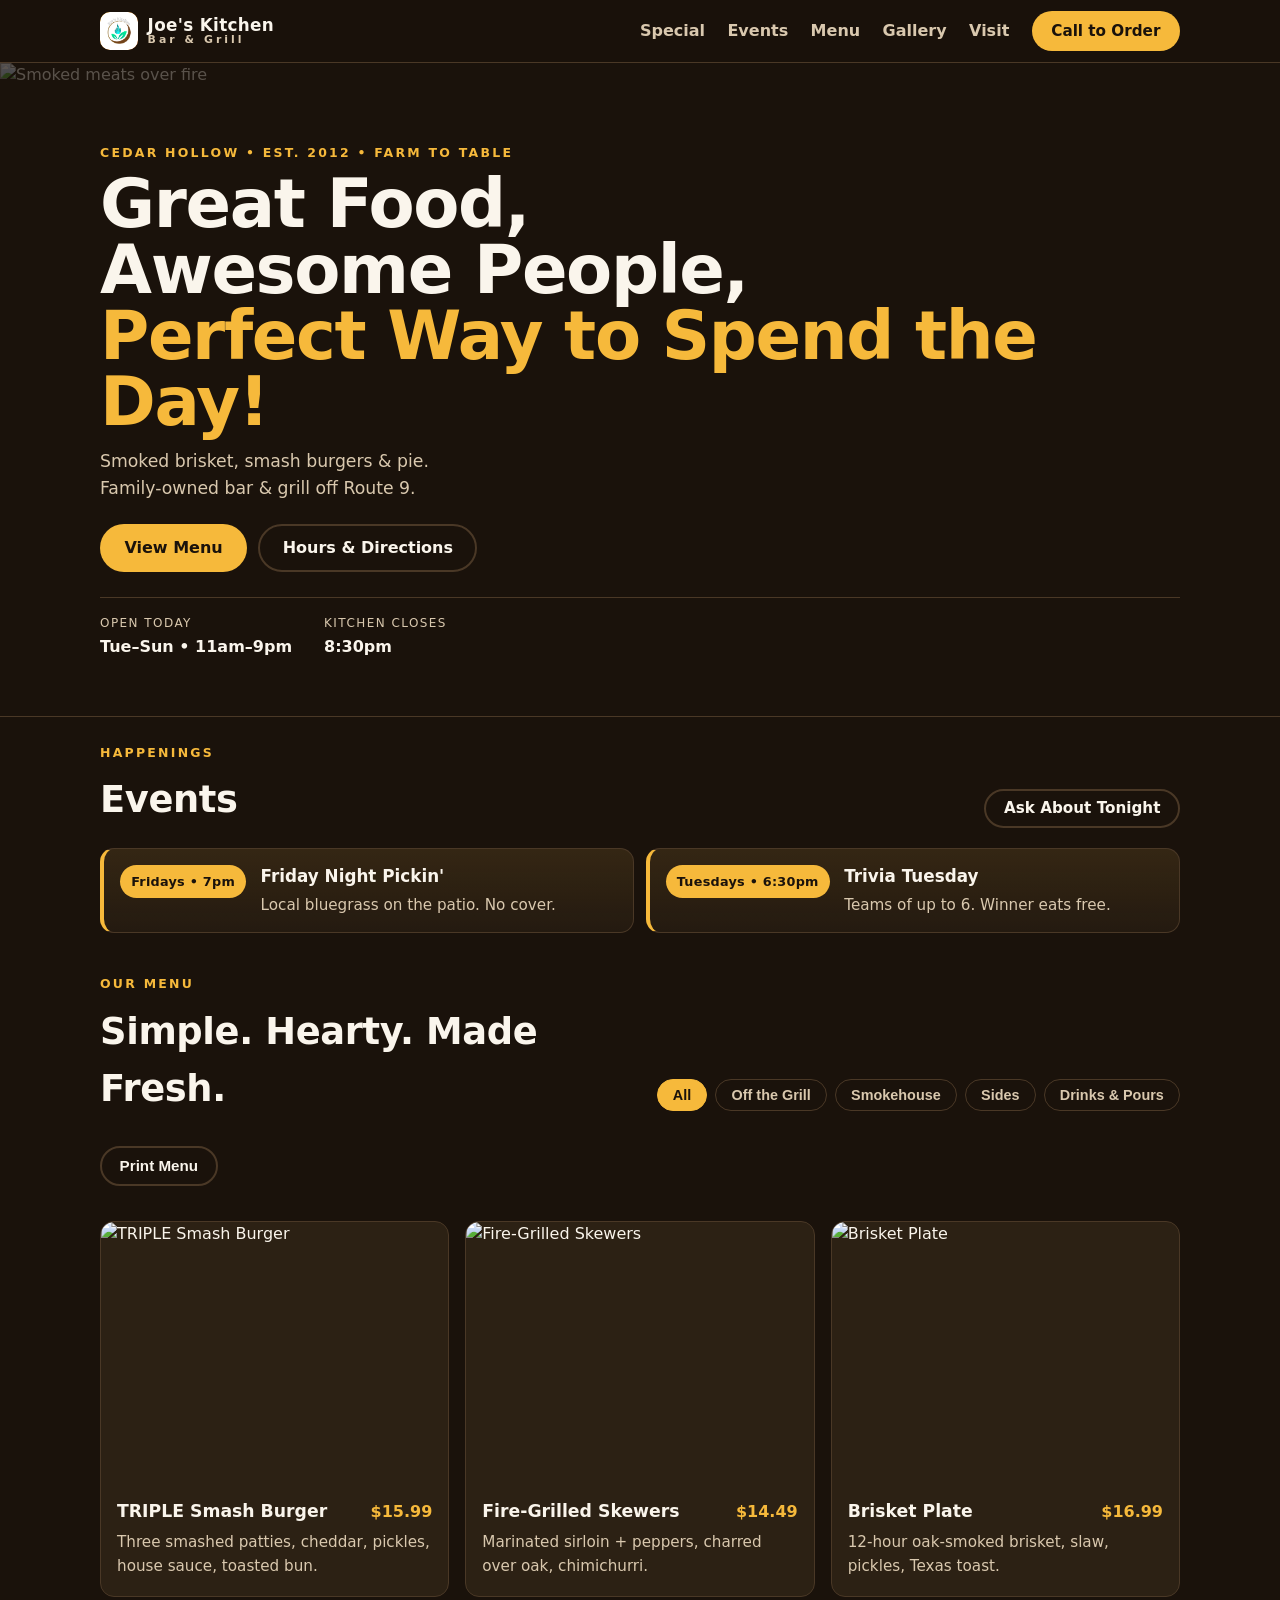
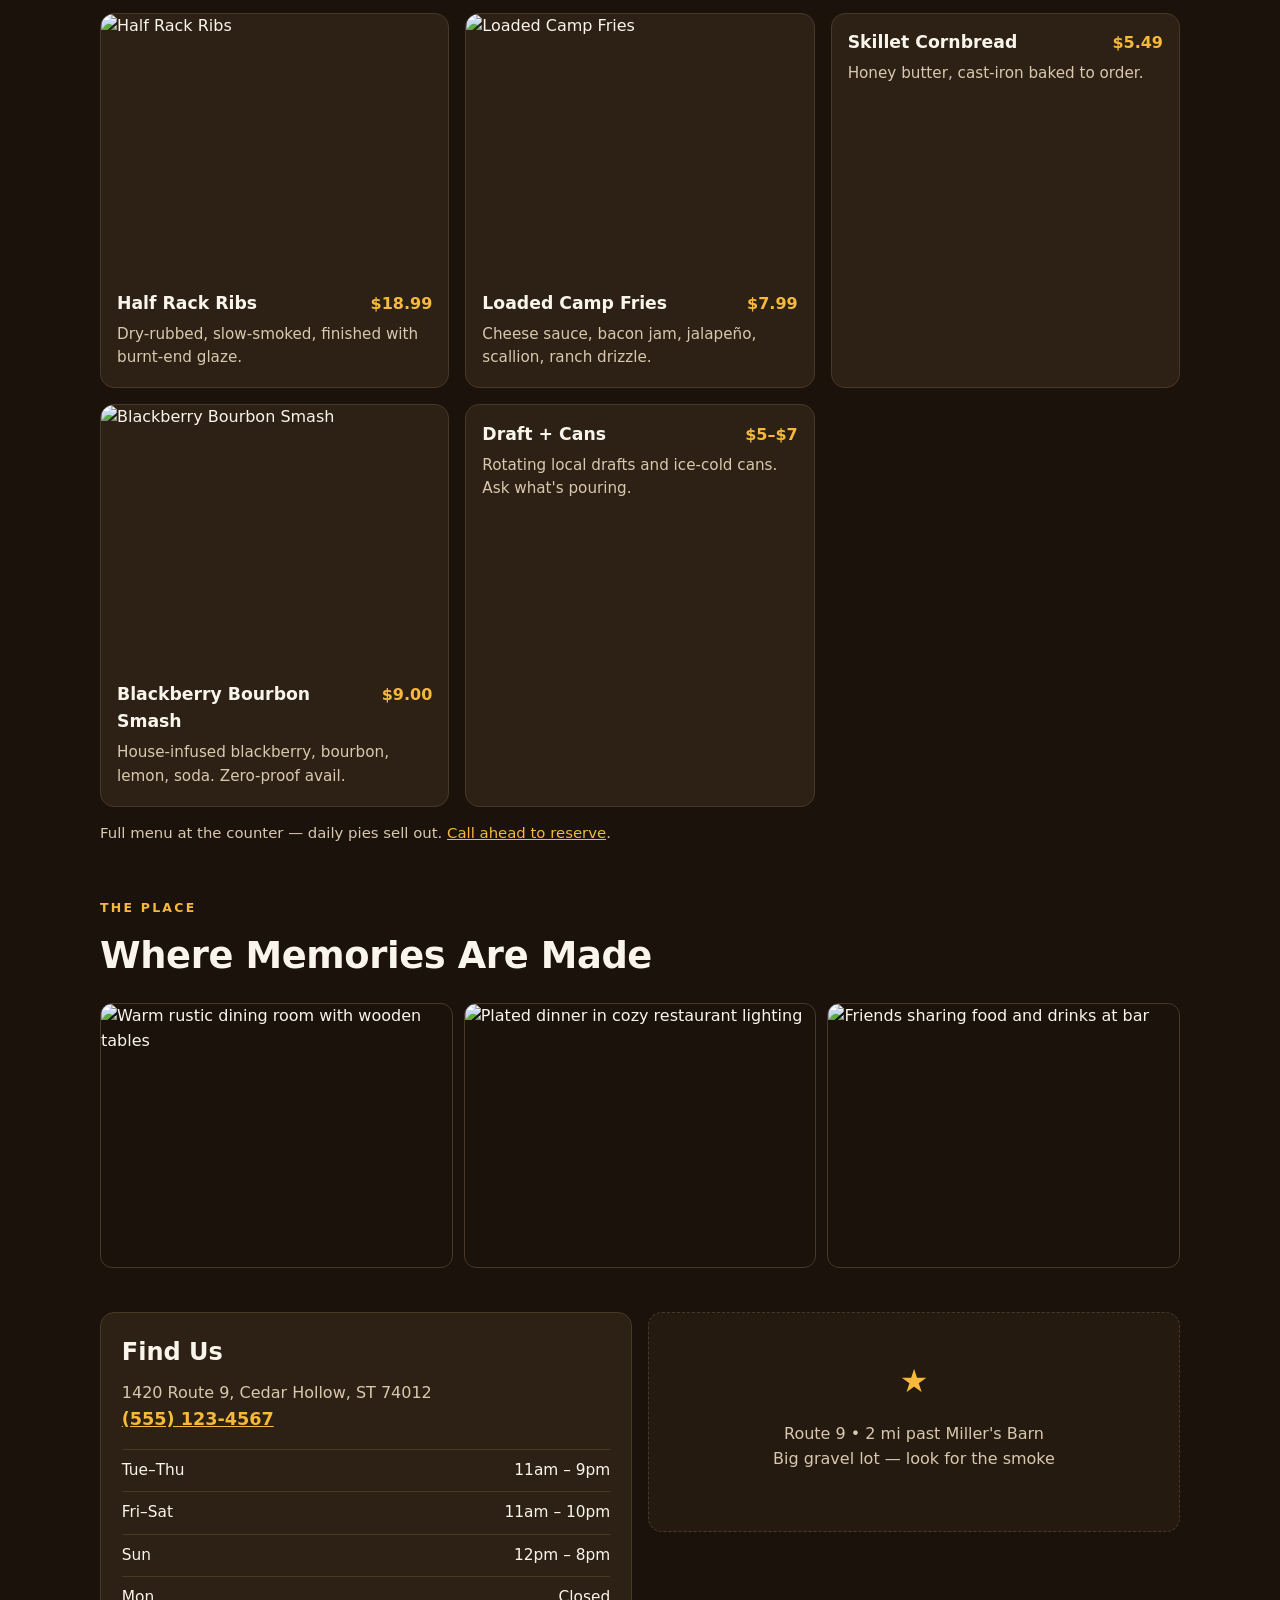
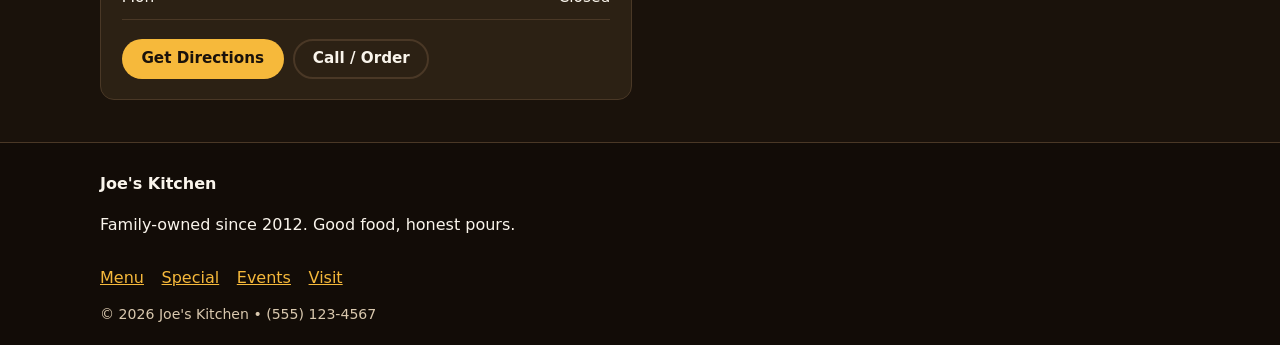
==== admin.html @ 7f7ca92a "Initial commit" ====
<!DOCTYPE html>
<html lang="en">
<head>
  <meta charset="UTF-8" />
  <meta name="viewport" content="width=device-width, initial-scale=1.0" />
  <meta name="robots" content="noindex, nofollow" />
  <title>Admin — Joe's Kitchen</title>
  <script src="gate.js"></script>
  <link rel="stylesheet" href="styles.css" />
  <style>
    /* Admin-only utilitarian layer (reuses :root theme vars) */
    body { background: #14100b; }
    .admin-wrap { width: min(100% - 2rem, 900px); margin-inline: auto; padding: 1.2rem 0 8rem; }
    .admin-head { display: flex; justify-content: space-between; align-items: center; gap: 1rem; flex-wrap: wrap; margin-bottom: 1rem; }
    .admin-head h1 { margin: 0; font-size: 1.5rem; }
    .admin-head p { margin: .2rem 0 0; color: var(--text-muted); font-size: .9rem; }
    .admin-head nav { display: flex; gap: .6rem; }
    .tabs { display: flex; gap: .5rem; overflow-x: auto; border-bottom: 1px solid var(--border); padding-bottom: .6rem; margin-bottom: 1.2rem; }
    .tab-btn { background: transparent; border: 1.5px solid var(--border); color: var(--text-muted); border-radius: 999px; padding: .5rem 1rem; font-weight: 700; cursor: pointer; white-space: nowrap; }
    .tab-btn.is-active { background: var(--text-accent); border-color: var(--text-accent); color: var(--btn-text); }
    .tab-panel { display: none; }
    .tab-panel.is-active { display: block; }
    fieldset { border: 1px solid var(--border); border-radius: var(--radius); padding: 1rem; margin: 0 0 1rem; background: var(--bg-card); }
    legend { font-weight: 800; padding: 0 .5rem; }
    label { display: grid; gap: .3rem; font-size: .85rem; font-weight: 700; color: var(--text-muted); margin-bottom: .8rem; }
    input, textarea { width: 100%; background: #1a140d; border: 1.5px solid var(--border); color: var(--text-primary); border-radius: 10px; padding: .65rem .8rem; font: inherit; font-weight: 400; }
    input:focus, textarea:focus { outline: none; border-color: var(--text-accent); }
    textarea { min-height: 76px; resize: vertical; }
    .grid2 { display: grid; gap: 0 .9rem; grid-template-columns: 1fr; }
    @media (min-width: 700px) { .grid2 { grid-template-columns: 1fr 1fr; } }
    .item-row { border: 1px dashed var(--border); border-radius: 10px; padding: .8rem; margin-bottom: .8rem; }
    .row-head { display: flex; justify-content: space-between; align-items: center; margin-bottom: .6rem; }
    .row-head strong { font-size: .9rem; }
    .btn-danger { background: transparent; border: 1.5px solid #a33; color: #f0a0a0; border-radius: 999px; padding: .35rem .8rem; font-weight: 700; cursor: pointer; font-size: .82rem; }
    .btn-danger:hover { border-color: #f00; color: #fff; }
    .btn-add { background: transparent; border: 1.5px dashed var(--text-accent); color: var(--text-accent); border-radius: 10px; padding: .6rem; width: 100%; font-weight: 800; cursor: pointer; }
    .btn-add:hover { background: rgba(246,185,59,.1); }
    .actionbar { position: fixed; left: 0; right: 0; bottom: 0; z-index: 60; background: rgba(18,12,7,.97); border-top: 1px solid var(--border); padding: .7rem .9rem calc(.7rem + env(safe-area-inset-bottom)); }
    .actionbar-inner { width: min(100% - 1rem, 900px); margin-inline: auto; display: flex; gap: .6rem; flex-wrap: wrap; }
    .actionbar .btn { flex: 1; min-width: 140px; cursor: pointer; font-size: .95rem; }
    #toast { position: fixed; top: 1rem; left: 50%; transform: translateX(-50%) translateY(-200%); background: var(--text-accent); color: var(--btn-text); font-weight: 800; padding: .7rem 1.2rem; border-radius: 999px; transition: transform .25s; z-index: 99; }
    #toast.show { transform: translateX(-50%) translateY(0); }
    .publish-banner { background: #fff3cd; color: #5c3d00; border: 2px solid #b34a1f; border-left: 8px solid #b34a1f; border-radius: 12px; padding: .9rem 1rem; margin-bottom: 1.2rem; font-size: .95rem; line-height: 1.45; }
    .publish-banner strong { display: block; font-size: 1rem; margin-bottom: .25rem; }
    .publish-banner code { background: rgba(0,0,0,.08); padding: .05rem .35rem; border-radius: 6px; }
    .hint { color: var(--text-muted); font-size: .85rem; }
    .preview-img { width: 100%; max-width: 320px; aspect-ratio: 4/3; object-fit: cover; border-radius: 10px; border: 1px solid var(--border); }
    .print-sheet { background: #fff; color: #111; border-radius: 12px; padding: 2rem 2rem 1.6rem; max-width: 7.5in; margin-inline: auto; }
    .print-sheet .ps-head { text-align: center; border-bottom: 3px double #111; padding-bottom: .8rem; margin-bottom: 1rem; }
    .print-sheet img.print-logo { width: 72px; height: 72px; object-fit: contain; margin: 0 auto .3rem; }
    .print-sheet h2 { margin: .3rem 0 .1rem; font-size: 2rem; letter-spacing: -.01em; }
    .print-sheet .muted { color: #444; font-size: .9rem; margin: .2rem 0 0; }
    .print-sheet h3 { margin: 1.2rem 0 .4rem; border-bottom: 2px solid #111; padding-bottom: .25rem; font-size: 1.05rem; letter-spacing: .04em; text-transform: uppercase; }
    .print-sheet .ps-cols { column-gap: 2rem; }
    @media (min-width: 600px) { .print-sheet .ps-cols { columns: 2; } }
    .print-sheet .pi { display: flex; justify-content: space-between; gap: .8rem; padding: .35rem 0; font-size: .95rem; break-inside: avoid; border-bottom: 1px dotted #bbb; }
    .print-sheet .pi span:last-child { font-weight: 800; white-space: nowrap; }
    .print-sheet .pi small { display: block; color: #444; font-weight: 400; }
    .print-sheet .ps-foot { margin-top: 1.4rem; border-top: 1px solid #111; padding-top: .6rem; text-align: center; font-size: .85rem; color: #333; }
    @media print {
      @page { size: letter; margin: 0.55in 0.6in 0.65in; }
      body { background: #fff; }
      .admin-wrap .tabs, .admin-head nav, .actionbar, #toast, .no-print-admin { display: none !important; }
      .admin-wrap { width: 100%; max-width: none; padding: 0; }
      .tab-panel { display: none !important; }
      #tab-print { display: block !important; }
      .print-sheet { border-radius: 0; padding: 0; max-width: none; }
      .print-sheet .ps-cols { columns: 2; }
    }
  </style>
</head>
<body>
  <div class="admin-wrap">
    <div class="admin-head">
      <div>
        <p class="eyebrow">Owner Only</p>
        <h1>Site Admin</h1>
        <p>Edits preview instantly via LocalStorage. Export to update <code>data.json</code>.</p>
      </div>
      <nav>
        <a class="btn btn-ghost btn-sm" href="index.html">View Storefront</a>
        <a class="btn btn-ghost btn-sm" href="command-center.html">Command Center</a>
      </nav>
    </div>

    <div class="publish-banner" role="alert">
      <strong>⚠️ Preview vs. Publish — read this first</strong>
      <b>Preview on Storefront</b> = only you, only this browser (saved to LocalStorage). Visitors do NOT see it.<br />
      <b>To publish:</b> 1. Preview → 2. <b>Save &amp; Export JSON</b> → 3. Replace <code>data.json</code> with the downloaded file → 4. Redeploy / re-upload.
    </div>

    <div class="tabs" role="tablist" aria-label="Admin sections">
      <button class="tab-btn is-active" data-tab="info" role="tab" aria-selected="true">Business Info</button>
      <button class="tab-btn" data-tab="menu" role="tab" aria-selected="false">Menu Manager</button>
      <button class="tab-btn" data-tab="special" role="tab" aria-selected="false">Specials</button>
      <button class="tab-btn" data-tab="events" role="tab" aria-selected="false">Events</button>
      <button class="tab-btn" data-tab="gallery" role="tab" aria-selected="false">Gallery</button>
      <button class="tab-btn" data-tab="text" role="tab" aria-selected="false">Site Text</button>
      <button class="tab-btn" data-tab="print" role="tab" aria-selected="false">Print Preview</button>
    </div>

    <!-- TAB: Business Info -->
    <section id="tab-info" class="tab-panel is-active" role="tabpanel">
      <fieldset>
        <legend>Business Info</legend>
        <div class="grid2">
          <label>Restaurant name <input id="f-name" type="text" /></label>
          <label>Tagline <input id="f-tagline" type="text" /></label>
        </div>
        <div class="grid2">
          <label>Logo image path <input id="f-logo" type="text" placeholder="assets/logo/my-logo.png" /></label>
          <label>Logo alt text <input id="f-logoAlt" type="text" placeholder="Restaurant logo" /></label>
        </div>
        <img id="logo-preview" class="preview-img" alt="Logo preview" loading="lazy" style="max-width:160px;aspect-ratio:1/1;object-fit:contain;background:#fff" />
        <p class="hint">Drop files into <code>assets/logo/</code>, <code>assets/menu/</code>, <code>assets/gallery/</code>, <code>assets/storefront/</code> then paste the path here (e.g. <code>assets/logo/my-logo.png</code>). Hotlinks still work. Empty logo shows the ♨ placeholder.</p>
        <label>Address <input id="f-address" type="text" /></label>
        <div class="grid2">
          <label>Phone display <input id="f-phone" type="text" /></label>
          <label>Phone link (tel:) <input id="f-phoneHref" type="text" placeholder="tel:+15551234567" /></label>
        </div>
        <label>Directions URL <input id="f-directions" type="url" /></label>
        <label>Hours short (hero line) <input id="f-hoursShort" type="text" /></label>
        <label>Hours detail (one per line: Days | Time)
          <textarea id="f-hours" rows="4" placeholder="Tue–Thu | 11am – 9pm"></textarea>
        </label>
      </fieldset>
      <fieldset>
        <legend>Hero (storefront top)</legend>
        <label>Eyebrow <input id="h-eyebrow" type="text" placeholder="Cedar Hollow • Est. 2012 • Farm to Table" /></label>
        <label>Headline (one line per row — last row highlighted)
          <textarea id="h-headline" rows="3" placeholder="Real Smoke.&#10;Cold Drinks.&#10;No Fuss."></textarea>
        </label>
        <label>Sub line <textarea id="h-lede" rows="2" placeholder="Smoked brisket, smash burgers & pie..."></textarea></label>
        <div class="grid2">
          <label>Button 1 <input id="h-cta1" type="text" placeholder="View Menu" /></label>
          <label>Button 2 <input id="h-cta2" type="text" placeholder="Hours & Directions" /></label>
        </div>
        <div class="grid2">
          <label>Hero photo <input id="h-image" type="text" placeholder="assets/storefront/hero.jpg or https://..." /></label>
          <label>Hero photo alt <input id="h-imageAlt" type="text" /></label>
        </div>
        <div class="grid2">
          <label>“Open” label <input id="h-openLabel" type="text" placeholder="Open today" /></label>
          <label>“Kitchen closes” label <input id="h-closeLabel" type="text" placeholder="Kitchen closes" /></label>
        </div>
        <label>Kitchen close time <input id="h-closeTime" type="text" placeholder="8:30pm" /></label>
      </fieldset>
      <fieldset>
        <legend>Social Links (footer — empty hides icon)</legend>
        <div class="grid2">
          <label>Facebook URL <input id="f-facebook" type="url" placeholder="https://facebook.com/..." /></label>
          <label>Instagram URL <input id="f-instagram" type="url" placeholder="https://instagram.com/..." /></label>
        </div>
        <div class="grid2">
          <label>X / Twitter URL <input id="f-twitter" type="url" placeholder="https://x.com/..." /></label>
          <label>TikTok URL <input id="f-tiktok" type="url" placeholder="https://tiktok.com/@..." /></label>
        </div>
        <p class="hint">Icons appear in the footer only when a URL is filled. Top “Follow” button jumps to the footer and hides when all are empty.</p>
      </fieldset>
    </section>

    <!-- TAB: Menu -->
    <section id="tab-menu" class="tab-panel" role="tabpanel">
      <p class="hint">Categories map to storefront filter chips via <code>id</code> (grill, smoke, sides, drinks). Prices are free text so "$5–$7" works.</p>
      <div id="menu-editor"></div>
      <button id="btn-add-cat" class="btn-add" type="button">+ Add Category</button>
    </section>

    <!-- TAB: Specials (scheduled rotation) -->
    <section id="tab-special" class="tab-panel" role="tabpanel">
      <p class="hint">Each special shows on its days + time window by default, but the storefront now has day chips + arrows so visitors can browse any day (e.g. view Saturday brisket on Sunday). Design artwork in Command Center → toggle “Show on website” there, or manage everything here. Times use 24h <code>HH:MM</code>.</p>
      <div id="specials-editor"></div>
      <button id="btn-add-special" class="btn-add" type="button">+ Add Special</button>
    </section>

    <!-- TAB: Events -->
    <section id="tab-events" class="tab-panel" role="tabpanel">
      <div id="events-editor"></div>
      <button id="btn-add-event" class="btn-add" type="button">+ Add Event</button>
    </section>

    <!-- TAB: Gallery -->
    <section id="tab-gallery" class="tab-panel" role="tabpanel">
      <p class="hint">Storefront gallery. Paste <code>assets/gallery/...</code> or <code>assets/storefront/...</code> paths — no code changes needed later.</p>
      <div id="gallery-editor"></div>
      <button id="btn-add-photo" class="btn-add" type="button">+ Add Photo</button>
    </section>

    <!-- TAB: Site Text (every label on index.html) -->
    <section id="tab-text" class="tab-panel" role="tabpanel">
      <fieldset>
        <legend>Top nav</legend>
        <div class="grid2">
          <label>Special <input id="t-nav-special" type="text" /></label>
          <label>Events <input id="t-nav-events" type="text" /></label>
        </div>
        <div class="grid2">
          <label>Menu <input id="t-nav-menu" type="text" /></label>
          <label>Gallery <input id="t-nav-gallery" type="text" /></label>
        </div>
        <div class="grid2">
          <label>Visit <input id="t-nav-visit" type="text" /></label>
          <label>Call to Order <input id="t-nav-call" type="text" /></label>
        </div>
        <label>Follow (top button → footer) <input id="t-nav-follow" type="text" /></label>
      </fieldset>
      <fieldset>
        <legend>Special banner chrome</legend>
        <div class="grid2">
          <label>Badge <input id="t-special-badge" type="text" /></label>
          <label>Order button <input id="t-special-order" type="text" /></label>
        </div>
        <label>“Also today” label <input id="t-special-also" type="text" /></label>
      </fieldset>
      <fieldset>
        <legend>Section headers — Menu / Gallery / Events</legend>
        <p class="hint" style="margin:0 0 .8rem">These edit the storefront headers: <strong>Happenings / Nightly Fun at the Fork</strong> (Events), <strong>Our Menu / Simple. Hearty. Made Fresh.</strong> (Menu), <strong>The Joint / Warm Wood, Loud Laughs</strong> (Gallery). Edits preview live.</p>
        <div class="grid2">
          <label>Events eyebrow (e.g. Happenings) <input id="t-ev-eyebrow" type="text" /></label>
          <label>Events title (e.g. Nightly Fun at the Fork) <input id="t-ev-title" type="text" /></label>
        </div>
        <label>Events button <input id="t-ev-cta" type="text" /></label>
        <div class="grid2">
          <label>Menu eyebrow (e.g. Our Menu) <input id="t-menu-eyebrow" type="text" /></label>
          <label>Menu title (e.g. Simple. Hearty. Made Fresh.) <input id="t-menu-title" type="text" /></label>
        </div>
        <div class="grid2">
          <label>“All” chip <input id="t-menu-all" type="text" /></label>
          <label>Print button <input id="t-menu-print" type="text" /></label>
        </div>
        <label>Menu note <input id="t-menu-note" type="text" /></label>
        <div class="grid2">
          <label>Gallery eyebrow (e.g. The Joint) <input id="t-gal-eyebrow" type="text" /></label>
          <label>Gallery title (e.g. Warm Wood, Loud Laughs) <input id="t-gal-title" type="text" /></label>
        </div>
      </fieldset>
      <fieldset>
        <legend>Visit / map / footer / mobile</legend>
        <div class="grid2">
          <label>Find Us title <input id="t-visit-title" type="text" /></label>
          <label>Get Directions <input id="t-visit-dir" type="text" /></label>
        </div>
        <div class="grid2">
          <label>Call / Order (visit card) <input id="t-visit-call" type="text" /></label>
          <label>Map star <input id="t-map-star" type="text" /></label>
        </div>
        <label>Map text (HTML allowed: &lt;br /&gt;) <input id="t-map-text" type="text" /></label>
        <label>Footer tagline <input id="t-foot-tag" type="text" /></label>
        <div class="grid2">
          <label>Bottom: Menu <input id="t-bn-menu" type="text" /></label>
          <label>Bottom: Call <input id="t-bn-call" type="text" /></label>
        </div>
        <div class="grid2">
          <label>Bottom: Events <input id="t-bn-events" type="text" /></label>
          <label>Bottom: Location <input id="t-bn-location" type="text" /></label>
        </div>
        <label>Skip link <input id="t-skip" type="text" /></label>
      </fieldset>
      <fieldset>
        <legend>SEO / share text</legend>
        <label>Meta description <textarea id="t-meta-desc" rows="2"></textarea></label>
        <label>Share title <input id="t-og-title" type="text" /></label>
        <label>Share description <input id="t-og-desc" type="text" /></label>
      </fieldset>
    </section>

    <!-- TAB: Print Preview -->
    <section id="tab-print" class="tab-panel" role="tabpanel">
      <p class="hint">Live text-only preview (logo prints, food photos don't). Edits update as you type.</p>
      <div style="display:flex;gap:.6rem;flex-wrap:wrap;margin-bottom:1rem">
        <button id="btn-print-preview" class="btn btn-accent btn-sm" type="button">Print Menu PDF</button>
      </div>
      <div id="print-preview" class="print-sheet" aria-live="polite"></div>
    </section>
  </div>

  <div id="toast" role="status" aria-live="polite"></div>

  <div class="actionbar">
    <div class="actionbar-inner">
      <button id="btn-preview" class="btn btn-ghost" type="button">Preview on Storefront</button>
      <button id="btn-print-admin" class="btn btn-ghost" type="button">Print Menu</button>
      <button id="btn-export" class="btn btn-accent" type="button">Save &amp; Export JSON</button>
      <button id="btn-reset" class="btn btn-ghost" type="button" title="Clear LocalStorage and reload from data.json">Reset</button>
    </div>
  </div>

  <script src="admin.js" defer></script>
</body>
</html>
---- styles.css ----
/* ============================================================
   The Rustic Fork — styles.css
   Mobile-first, zero-framework, warm rustic / dark speakeasy
   Theming: change vibe by editing :root variables only
   ============================================================ */
:root {
  /* Swap these 6 vars to re-theme (rustic <-> modern) */
  --bg-primary: #1a120b;      /* page bg — dark espresso */
  --bg-secondary: #241a10;    /* section alt bg */
  --bg-card: #2c2114;         /* cards */
  --text-primary: #faf5ec;    /* near-white warm — 13.5:1 on bg */
  --text-muted: #d9c8ae;      /* muted tan — 7.2:1 on bg */
  --text-accent: #f6b93b;     /* amber gold — 8.1:1 on bg */

  --accent-2: #e07b39;        /* burnt orange for gradients */
  --border: #4a3826;
  --btn-text: #1a120b;        /* dark text on gold button — 8.1:1 */
  --radius: 14px;
  --shadow: 0 8px 28px rgba(0,0,0,.45);
  --font: system-ui, -apple-system, "Segoe UI", Roboto, Helvetica, Arial, sans-serif;
  --maxw: 1080px;
}

*, *::before, *::after { box-sizing: border-box; }

html { scroll-behavior: smooth; }

body {
  margin: 0;
  font-family: var(--font);
  background: var(--bg-primary);
  color: var(--text-primary);
  line-height: 1.55;
  -webkit-font-smoothing: antialiased;
  padding-bottom: 0;
}

img { display: block; max-width: 100%; height: auto; }

a { color: var(--text-accent); }
a:hover { color: #ffd277; }

:focus-visible {
  outline: 3px solid var(--text-accent);
  outline-offset: 2px;
  border-radius: 4px;
}

.wrap { width: min(100% - 2rem, var(--maxw)); margin-inline: auto; }

.skip-link {
  position: absolute; left: -9999px; top: 0;
  background: var(--text-accent); color: var(--btn-text);
  padding: .6rem 1rem; font-weight: 700; border-radius: 0 0 8px 0; z-index: 100;
}
.skip-link:focus { left: 0; }

/* ---------- Buttons / chips ---------- */
.btn {
  display: inline-block; text-decoration: none; font-weight: 800;
  padding: .8rem 1.4rem; border-radius: 999px; border: 2px solid transparent;
  line-height: 1.1; text-align: center;
}
.btn-accent { background: var(--text-accent); color: var(--btn-text); }
.btn-accent:hover { background: #ffd277; color: var(--btn-text); }
.btn-ghost { border-color: var(--border); color: var(--text-primary); background: transparent; }
.btn-ghost:hover { border-color: var(--text-accent); color: var(--text-accent); }
.btn-sm { padding: .6rem 1.1rem; font-size: .95rem; }

.chip {
  background: transparent; color: var(--text-muted);
  border: 1.5px solid var(--border); border-radius: 999px;
  padding: .45rem .95rem; font-size: .9rem; font-weight: 600; cursor: pointer;
}
.chip:hover { border-color: var(--text-accent); color: var(--text-primary); }
.chip.is-active { background: var(--text-accent); border-color: var(--text-accent); color: var(--btn-text); }

/* ---------- Topbar ---------- */
.topbar {
  position: sticky; top: 0; z-index: 50;
  background: rgba(26,18,11,.92); backdrop-filter: blur(8px);
  border-bottom: 1px solid var(--border);
}
.topbar-inner { display: flex; align-items: center; justify-content: space-between; gap: 1rem; padding: .7rem 0; }
.brand { display: flex; align-items: center; gap: .6rem; text-decoration: none; color: var(--text-primary); }
.brand-mark {
  width: 38px; height: 38px; display: grid; place-items: center;
  background: linear-gradient(135deg, var(--text-accent), var(--accent-2));
  color: var(--btn-text); border-radius: 10px; font-size: 1.3rem;
  overflow: hidden;
}
.brand-mark img { width: 100%; height: 100%; object-fit: cover; border-radius: 10px; }
.menu-actions { margin: .8rem 0 1rem; }
.print-only { display: none; }
#print-header { align-items: center; gap: 1rem; margin-bottom: 1rem; }
#print-header img { width: 64px; height: 64px; object-fit: contain; }
#print-header strong { display: block; font-size: 1.4rem; }
#print-header span { display: block; font-size: .9rem; color: #333; }
.brand-text { font-weight: 900; font-size: 1.05rem; letter-spacing: .02em; line-height: 1.1; }
.brand-text small { display: block; font-size: .68rem; letter-spacing: .28em; color: var(--text-muted); font-weight: 700; }
.topbar-call { font-weight: 800; font-size: .95rem; white-space: nowrap; }
.topnav { display: none; } /* hidden on mobile per spec */

/* ---------- Hero ---------- */
.hero { position: relative; overflow: clip; border-bottom: 1px solid var(--border); }
.hero-bg { position: absolute; inset: 0; }
.hero-bg img { width: 100%; height: 100%; object-fit: cover; aspect-ratio: 16/10; opacity: .38; }
.hero-bg::after {
  content: ""; position: absolute; inset: 0;
  background: linear-gradient(180deg, rgba(26,18,11,.25), var(--bg-primary) 92%);
}
.hero-content { position: relative; padding: 3.2rem 0 2.4rem; }
.eyebrow { color: var(--text-accent); text-transform: uppercase; letter-spacing: .18em; font-size: .78rem; font-weight: 800; margin: 0 0 .6rem; }
.hero h1 { font-size: clamp(2.4rem, 8vw, 4.2rem); line-height: .98; margin: 0 0 .8rem; letter-spacing: -.02em; }
.hero h1 .hl { color: var(--text-accent); }
.lede { color: var(--text-muted); font-size: 1.08rem; max-width: 34ch; margin: 0 0 1.4rem; }
.hero-cta { display: flex; gap: .7rem; flex-wrap: wrap; margin-bottom: 1.6rem; }
.hero-meta { display: flex; gap: 2rem; margin: 0; padding: 1rem 0 0; border-top: 1px solid var(--border); }
.hero-meta dt { font-size: .75rem; text-transform: uppercase; letter-spacing: .12em; color: var(--text-muted); }
.hero-meta dd { margin: .15rem 0 0; font-weight: 800; }

/* ---------- Special banner ---------- */
.special-section { padding: 1.4rem 0 0; }
.special-browser { display: flex; align-items: center; gap: .5rem; margin-bottom: .7rem; }
.sp-days { display: flex; gap: .4rem; overflow-x: auto; flex: 1; padding-bottom: .2rem; -webkit-overflow-scrolling: touch; }
.sp-day { background: transparent; color: var(--text-muted); border: 1.5px solid var(--border); border-radius: 999px; padding: .35rem .8rem; font-size: .82rem; font-weight: 700; cursor: pointer; white-space: nowrap; }
.sp-day:hover { border-color: var(--text-accent); color: var(--text-primary); }
.sp-day.is-active { background: var(--text-accent); border-color: var(--text-accent); color: var(--btn-text); }
.sp-arrow { background: transparent; border: 1.5px solid var(--border); color: var(--text-primary); border-radius: 50%; width: 34px; height: 34px; font-size: 1.2rem; line-height: 1; cursor: pointer; flex-shrink: 0; }
.sp-arrow:hover { border-color: var(--text-accent); color: var(--text-accent); }
.sp-context { font-size: .85rem; color: var(--text-muted); margin: 0 0 .7rem; }
.sp-context button { background: none; border: none; color: var(--text-accent); font-weight: 800; cursor: pointer; padding: 0; font-size: .85rem; text-decoration: underline; }
.sp-context button:hover { color: #ffd277; }
.special-card {
  background: linear-gradient(135deg, #f6b93b 0%, #e07b39 60%, #b34a1f 100%);
  color: #221304; border-radius: var(--radius); box-shadow: var(--shadow);
  overflow: hidden; position: relative;
}
.special-badge {
  display: inline-block; background: #221304; color: #ffd98a;
  font-weight: 900; font-size: .78rem; letter-spacing: .14em; text-transform: uppercase;
  padding: .45rem .9rem; border-radius: 0 0 12px 0;
}
.special-body { display: grid; gap: 1rem; padding: 1.1rem 1.2rem 1.3rem; }
.special-body h2 { margin: .2rem 0 .4rem; font-size: 1.45rem; line-height: 1.15; }
.special-body p { margin: 0 0 1rem; font-weight: 500; color: #3a2410; }
.special-actions { display: flex; align-items: center; gap: .8rem; flex-wrap: wrap; }
.special-actions .btn-accent { background: #221304; color: #ffd98a; }
.special-actions .btn-accent:hover { background: #000; color: #fff; }
.special-tag { font-size: .85rem; font-weight: 700; background: rgba(0,0,0,.14); padding: .3rem .7rem; border-radius: 999px; }
.special-img img {
  width: 100%; aspect-ratio: 4/3; object-fit: cover;
  border-radius: 10px; border: 3px solid rgba(0,0,0,.2);
}

/* ---------- Events (list/banner with date badges — distinct from menu cards) ---------- */
.events-section { padding: 1.6rem 0 0; }
.events-list { list-style: none; margin: 0; padding: 0; display: grid; gap: .7rem; }
.event-row {
  display: flex; gap: .9rem; align-items: flex-start;
  background: linear-gradient(180deg, rgba(246,185,59,.08), transparent), var(--bg-secondary);
  border: 1px solid var(--border); border-left: 4px solid var(--text-accent);
  border-radius: var(--radius); padding: .9rem 1rem;
}
.event-date {
  flex-shrink: 0; background: var(--text-accent); color: var(--btn-text);
  font-weight: 900; font-size: .8rem; letter-spacing: .02em;
  padding: .4rem .7rem; border-radius: 999px; white-space: nowrap;
  margin-top: .15rem;
}
.event-body strong { font-size: 1.05rem; }
.event-body p { margin: .25rem 0 0; color: var(--text-muted); font-size: .95rem; }
@media (min-width: 768px) {
  .events-list { grid-template-columns: 1fr 1fr; }
}

/* ---------- Menu ---------- */
.menu-section { padding: 2.6rem 0 1rem; }
.section-head { display: grid; gap: 1rem; margin-bottom: 1.2rem; }
.section-head h2 { margin: .1rem 0 0; font-size: clamp(1.6rem, 5vw, 2.3rem); letter-spacing: -.01em; }
.menu-filters { display: flex; gap: .5rem; overflow-x: auto; padding-bottom: .4rem; -webkit-overflow-scrolling: touch; }
.menu-grid { display: grid; gap: 1rem; grid-template-columns: 1fr; }
.card { background: var(--bg-card); border: 1px solid var(--border); border-radius: var(--radius); overflow: hidden; }
.card img { width: 100%; aspect-ratio: 4/3; object-fit: cover; }
.card-body { padding: .95rem 1rem 1.1rem; }
.card-row { display: flex; justify-content: space-between; align-items: baseline; gap: .7rem; }
.card-row h3 { margin: 0; font-size: 1.08rem; }
.price { color: var(--text-accent); font-weight: 900; white-space: nowrap; }
.card-body p { margin: .4rem 0 0; color: var(--text-muted); font-size: .95rem; }
.menu-note { color: var(--text-muted); font-size: .93rem; }
.card.is-hidden { display: none; }

/* ---------- Gallery ---------- */
.gallery-section { padding: 1.4rem 0; }
.gallery-grid { display: grid; gap: .7rem; grid-template-columns: 1fr 1fr; }
.gallery-grid img { width: 100%; aspect-ratio: 4/3; object-fit: cover; border-radius: 12px; border: 1px solid var(--border); }
.gallery-grid img:first-child { grid-column: 1 / -1; aspect-ratio: 16/9; }

/* ---------- Visit ---------- */
.visit-section { padding: 1.4rem 0 2.6rem; }
.visit-grid { display: grid; gap: 1rem; }
.visit-card { background: var(--bg-card); border: 1px solid var(--border); border-radius: var(--radius); padding: 1.3rem; }
.visit-card h2 { margin: 0 0 .6rem; }
.visit-card address { font-style: normal; color: var(--text-muted); margin-bottom: 1rem; }
.visit-card address a { font-weight: 800; font-size: 1.1rem; }
.hours { border-top: 1px solid var(--border); margin-bottom: 1.2rem; }
.hours div { display: flex; justify-content: space-between; padding: .55rem 0; border-bottom: 1px solid var(--border); font-size: .96rem; }
.visit-cta { display: flex; gap: .6rem; flex-wrap: wrap; }
.visit-map .map-fake {
  border: 1px dashed var(--border); border-radius: var(--radius);
  min-height: 220px; display: grid; place-content: center; text-align: center;
  background: var(--bg-secondary); color: var(--text-muted); padding: 2rem 1.2rem;
}
.map-fake span { font-size: 2rem; color: var(--text-accent); }

/* ---------- Footer ---------- */
.footer { border-top: 1px solid var(--border); background: #120c07; }
.footer-inner { padding: 1.8rem 0 1.2rem; display: grid; gap: .8rem; }
.footer-inner nav { display: flex; gap: 1.1rem; }
.copy { color: var(--text-muted); font-size: .88rem; margin: 0; }
.bottomnav-spacer { height: 76px; } /* mobile only via media query below */

/* ---------- Bottom nav (mobile only) ---------- */
.bottomnav {
  position: fixed; left: 0; right: 0; bottom: 0; z-index: 60;
  display: flex; background: rgba(18,12,7,.97); backdrop-filter: blur(10px);
  border-top: 1px solid var(--border); padding: .4rem .4rem calc(.4rem + env(safe-area-inset-bottom));
}
.bn-item {
  flex: 1; display: flex; flex-direction: column; align-items: center; gap: 2px;
  color: var(--text-muted); text-decoration: none; font-size: .74rem; font-weight: 700;
  padding: .45rem .2rem; border-radius: 10px;
}
.bn-item svg { width: 24px; height: 24px; }
.bn-item:hover, .bn-item:focus-visible { color: var(--text-accent); }
.bn-primary { color: var(--text-accent); }

/* ---------- Desktop upgrades (≥768px) ---------- */
@media (min-width: 768px) {
  .topnav { display: flex; align-items: center; gap: 1.4rem; }
  .topnav a:not(.btn) { color: var(--text-muted); text-decoration: none; font-weight: 600; }
  .topnav a:not(.btn):hover { color: var(--text-primary); }
  .topbar-call { display: none; }

  .hero-content { padding: 5rem 0 3.5rem; }
  .special-body { grid-template-columns: 1.2fr .8fr; align-items: center; padding: 1.4rem 1.5rem; }
  .special-body h2 { font-size: 1.9rem; }

  .section-head { grid-template-columns: 1fr auto; align-items: end; }
  .menu-grid { grid-template-columns: repeat(3, 1fr); }
  .gallery-grid { grid-template-columns: repeat(3, 1fr); }
  .gallery-grid img:first-child { grid-column: auto; aspect-ratio: 4/3; }
  .visit-grid { grid-template-columns: 1fr 1fr; align-items: stretch; }

  .bottomnav, .bottomnav-spacer { display: none; }
  body { padding-bottom: 0; }
}

/* Respect reduced motion */
@media (prefers-reduced-motion: reduce) {
  html { scroll-behavior: auto; }
}

/* ---------- Social row (footer, only renders when URLs exist) ---------- */
.social-row { display: flex; gap: .6rem; margin-top: .8rem; }
.social-row a {
  width: 38px; height: 38px; display: grid; place-items: center;
  border: 1.5px solid var(--border); border-radius: 50%;
  color: var(--text-muted); transition: transform .15s, color .15s, border-color .15s;
}
.social-row a:hover { color: var(--text-accent); border-color: var(--text-accent); transform: translateY(-1px); }
.social-row svg { width: 20px; height: 20px; }
.social-row a[hidden] { display: none; }

/* ---------- Specials: also-today strip ---------- */
.also-today { margin-top: .7rem; font-size: .88rem; color: var(--text-muted); }
.also-today span:first-child { font-weight: 800; letter-spacing: .04em; text-transform: uppercase; font-size: .78rem; color: var(--text-accent); }

/* ---------- Print menu: airy, distributed, aesthetic ---------- */
@page { size: letter; margin: 0.55in 0.6in 0.65in; }
@media print {
  body { background: #fff; color: #111; }
  .topbar, .hero, .special-section, .events-section, .gallery-section, .visit-section,
  .footer, .bottomnav, .bottomnav-spacer, .menu-filters, .menu-actions,
  .menu-note, .no-print, .skip-link { display: none !important; }
  .wrap { width: 100%; max-width: none; }
  .print-only { display: flex !important; }
  #print-header {
    text-align: center; justify-content: center; flex-direction: column;
    border-bottom: 3px double #111; padding-bottom: .6rem; margin-bottom: .9rem;
  }
  #print-header img { width: 72px; height: 72px; margin: 0 auto .3rem; }
  #print-header strong { font-size: 2rem; letter-spacing: -.01em; }
  #print-header span { font-size: .92rem; color: #333; }
  #menu { padding: 0; display: flex; flex-direction: column; min-height: 9in; justify-content: flex-start; }
  .section-head { text-align: center; justify-content: center; margin-bottom: .4rem; }
  .section-head h2 { font-size: 1.5rem; }
  .section-head .eyebrow { margin-bottom: .2rem; color: #666; }
  .menu-grid { grid-template-columns: 1fr 1fr; gap: .4rem 1.4rem; align-content: start; }
  .card { background: #fff; border: 0; border-bottom: 1px dotted #999; border-radius: 0; box-shadow: none; break-inside: avoid; padding: .35rem 0; }
  .card-body { padding: 0; }
  .card img { display: none !important; }
  .card-row h3 { font-size: 1.02rem; }
  .card-body p { font-size: .88rem; color: #333; }
  .card-body p, .price, .card-row h3 { color: #111; }
  a { color: #111; text-decoration: none; }
}
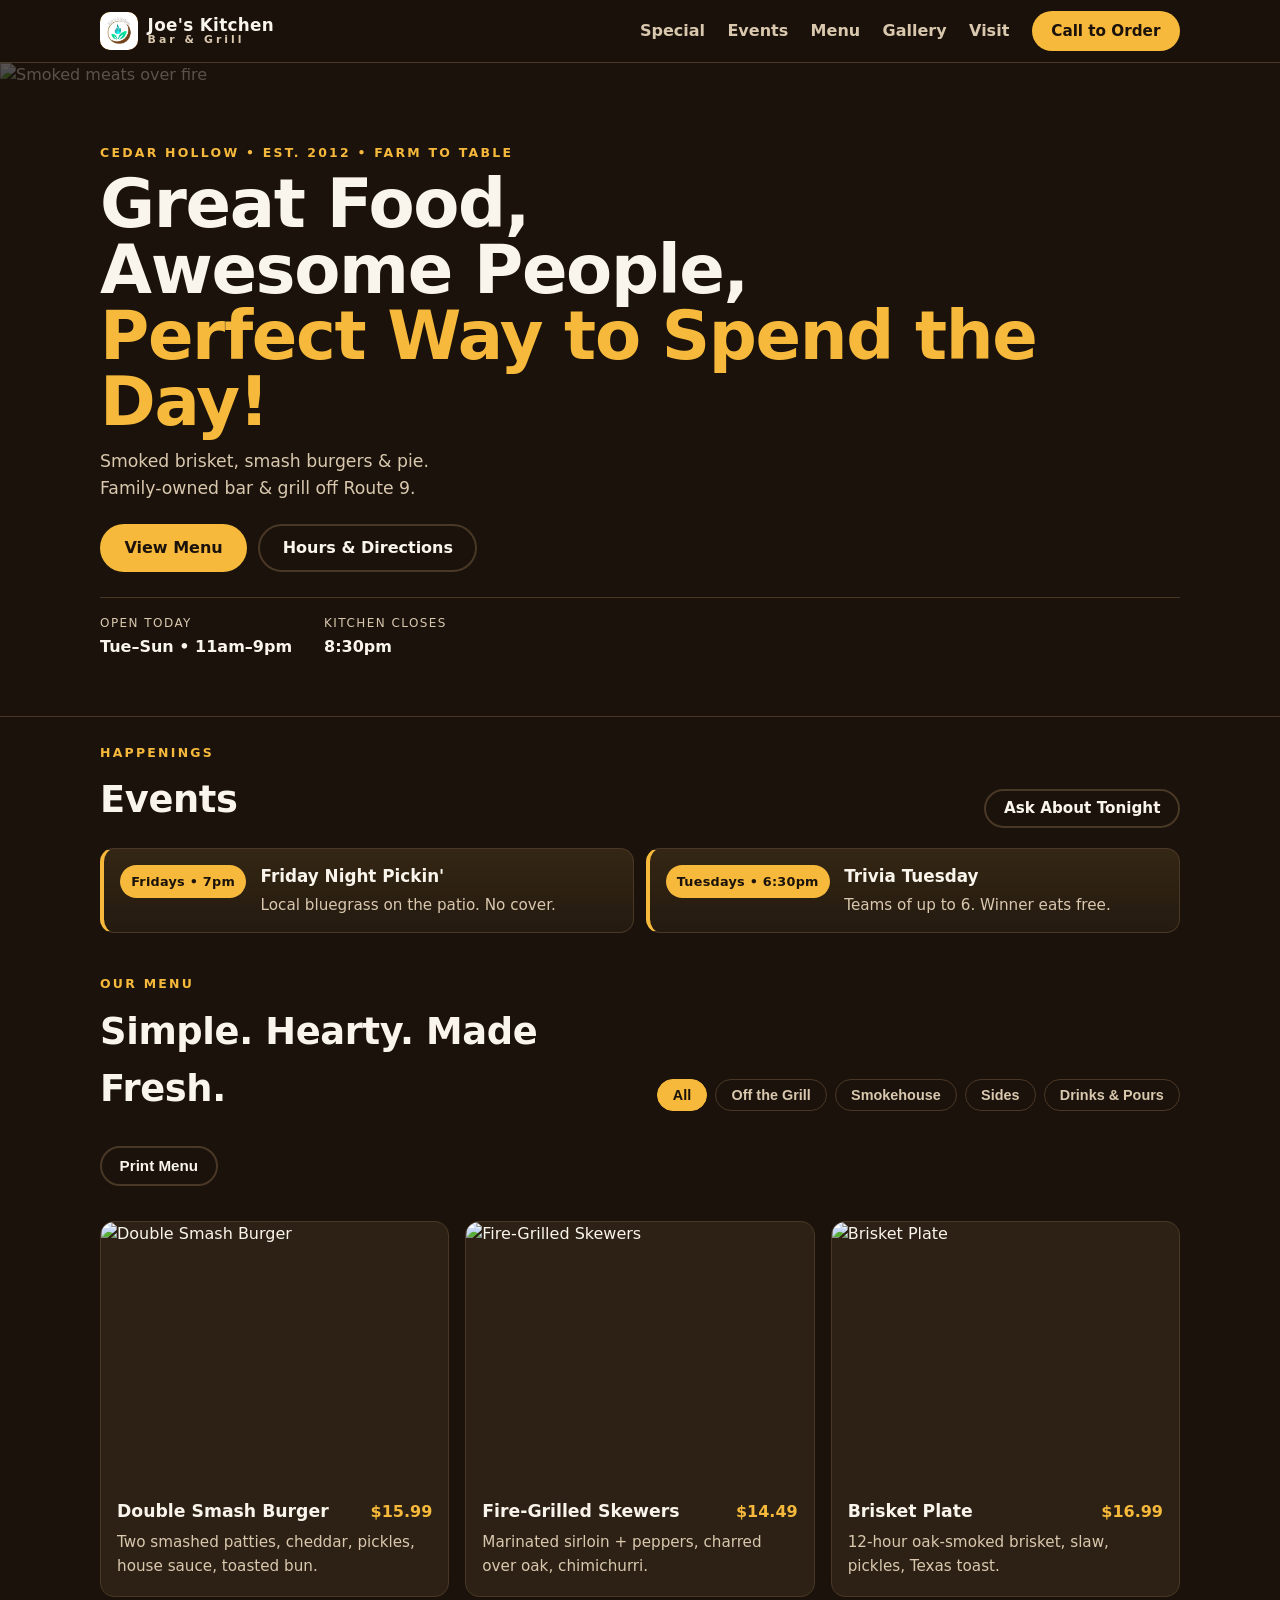
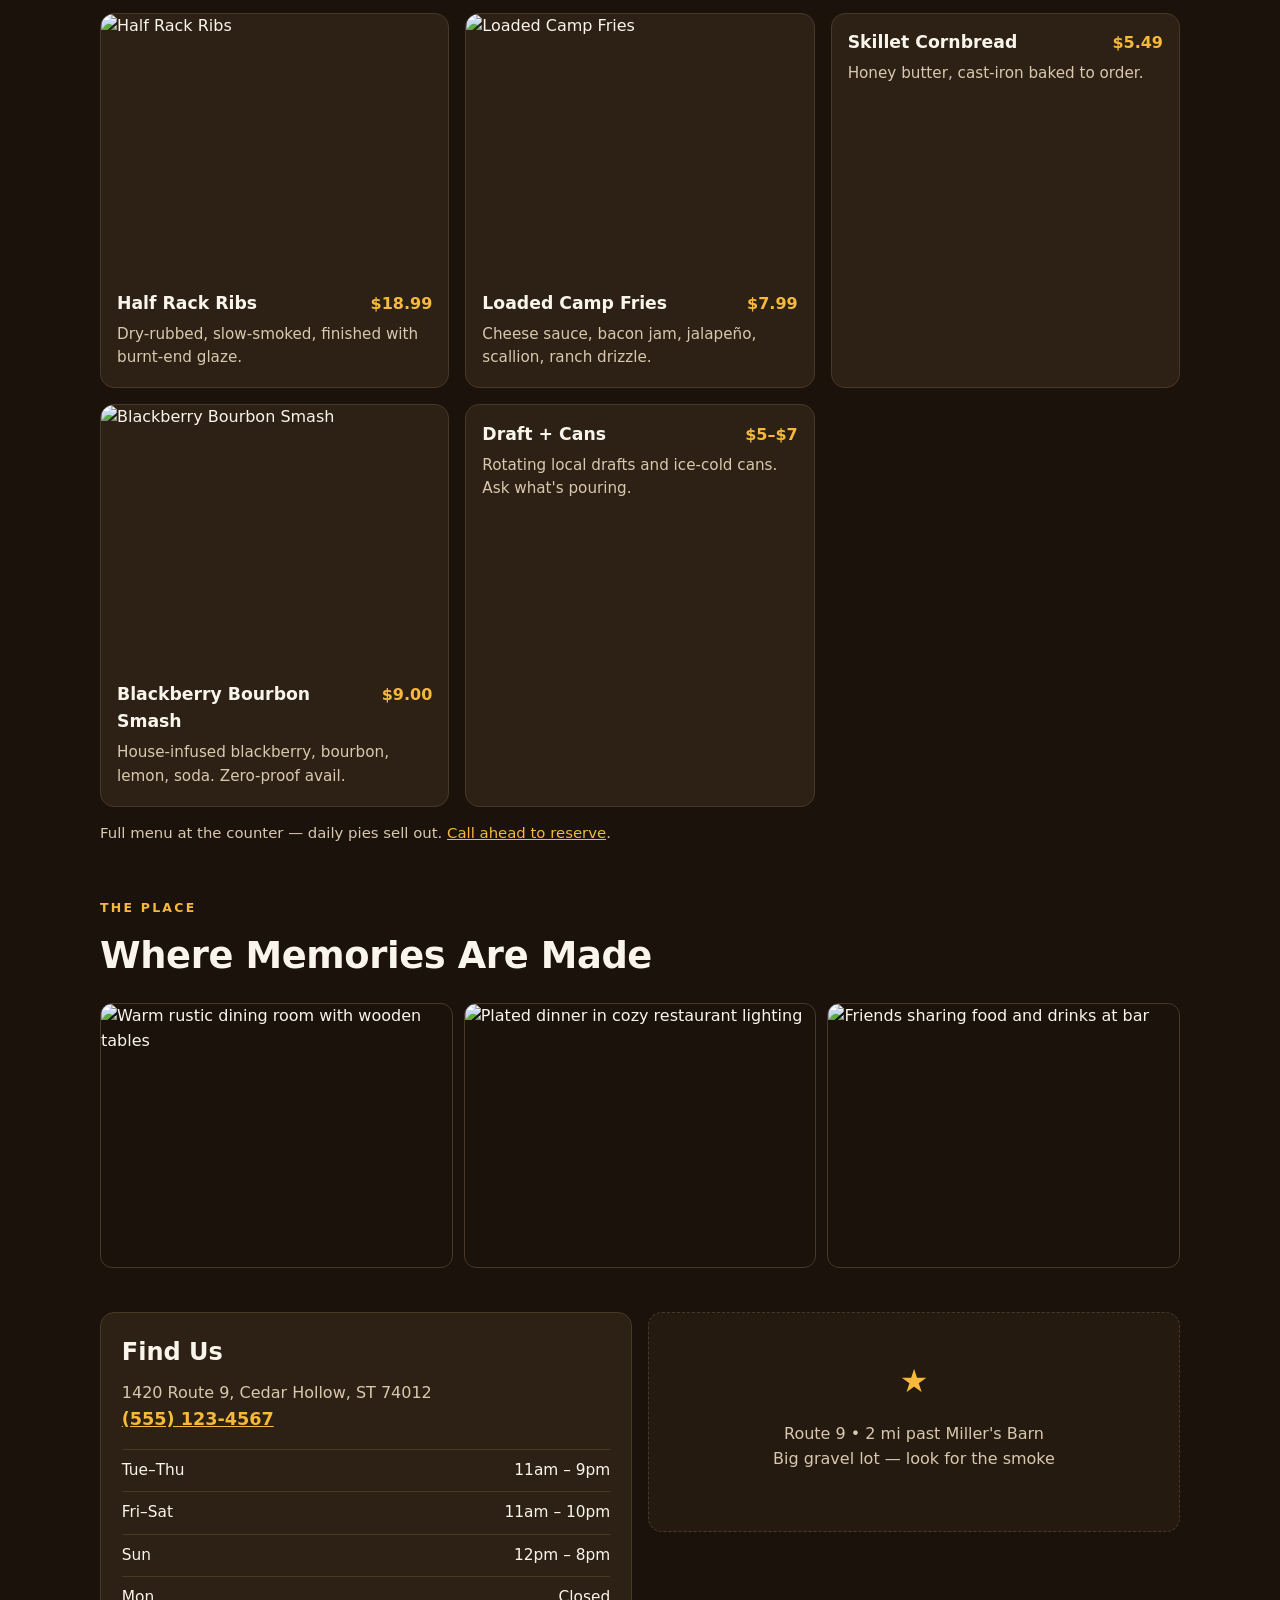
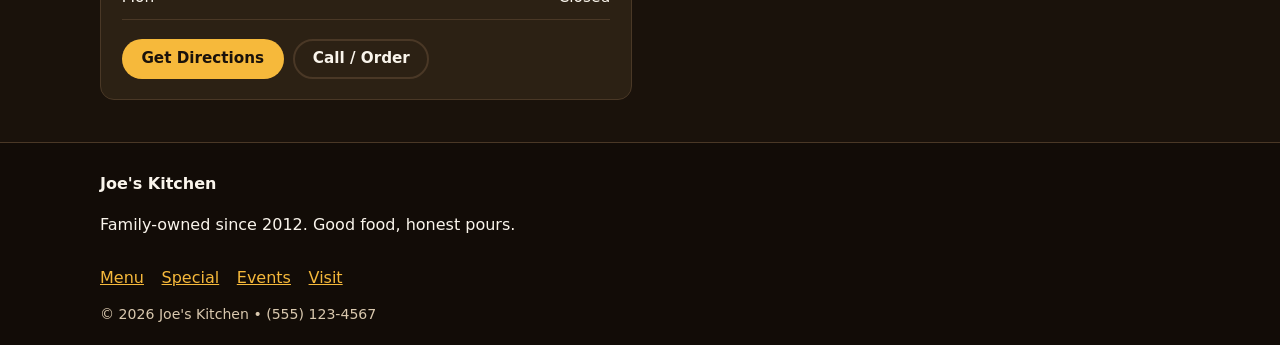
==== commit 6c8a2204: "Add Git auto-publish feature" ====
--- a/admin.html
+++ b/admin.html
@@ -84,9 +84,7 @@
     </div>
 
     <div class="publish-banner" role="alert">
-      <strong>⚠️ Preview vs. Publish — read this first</strong>
-      <b>Preview on Storefront</b> = only you, only this browser (saved to LocalStorage). Visitors do NOT see it.<br />
-      <b>To publish:</b> 1. Preview → 2. <b>Save &amp; Export JSON</b> → 3. Replace <code>data.json</code> with the downloaded file → 4. Redeploy / re-upload.
+      <strong>⚠️ LIVE PUBLISHING: Changes are saved to your browser instantly. Click 'Save &amp; Publish' to push updates directly to the live website (takes ~15 seconds).</strong>
     </div>
 
     <div class="tabs" role="tablist" aria-label="Admin sections">
@@ -280,7 +278,7 @@
     <div class="actionbar-inner">
       <button id="btn-preview" class="btn btn-ghost" type="button">Preview on Storefront</button>
       <button id="btn-print-admin" class="btn btn-ghost" type="button">Print Menu</button>
-      <button id="btn-export" class="btn btn-accent" type="button">Save &amp; Export JSON</button>
+      <button id="btn-export" class="btn btn-accent" type="button">💾 Save &amp; Publish</button>
       <button id="btn-reset" class="btn btn-ghost" type="button" title="Clear LocalStorage and reload from data.json">Reset</button>
     </div>
   </div>
